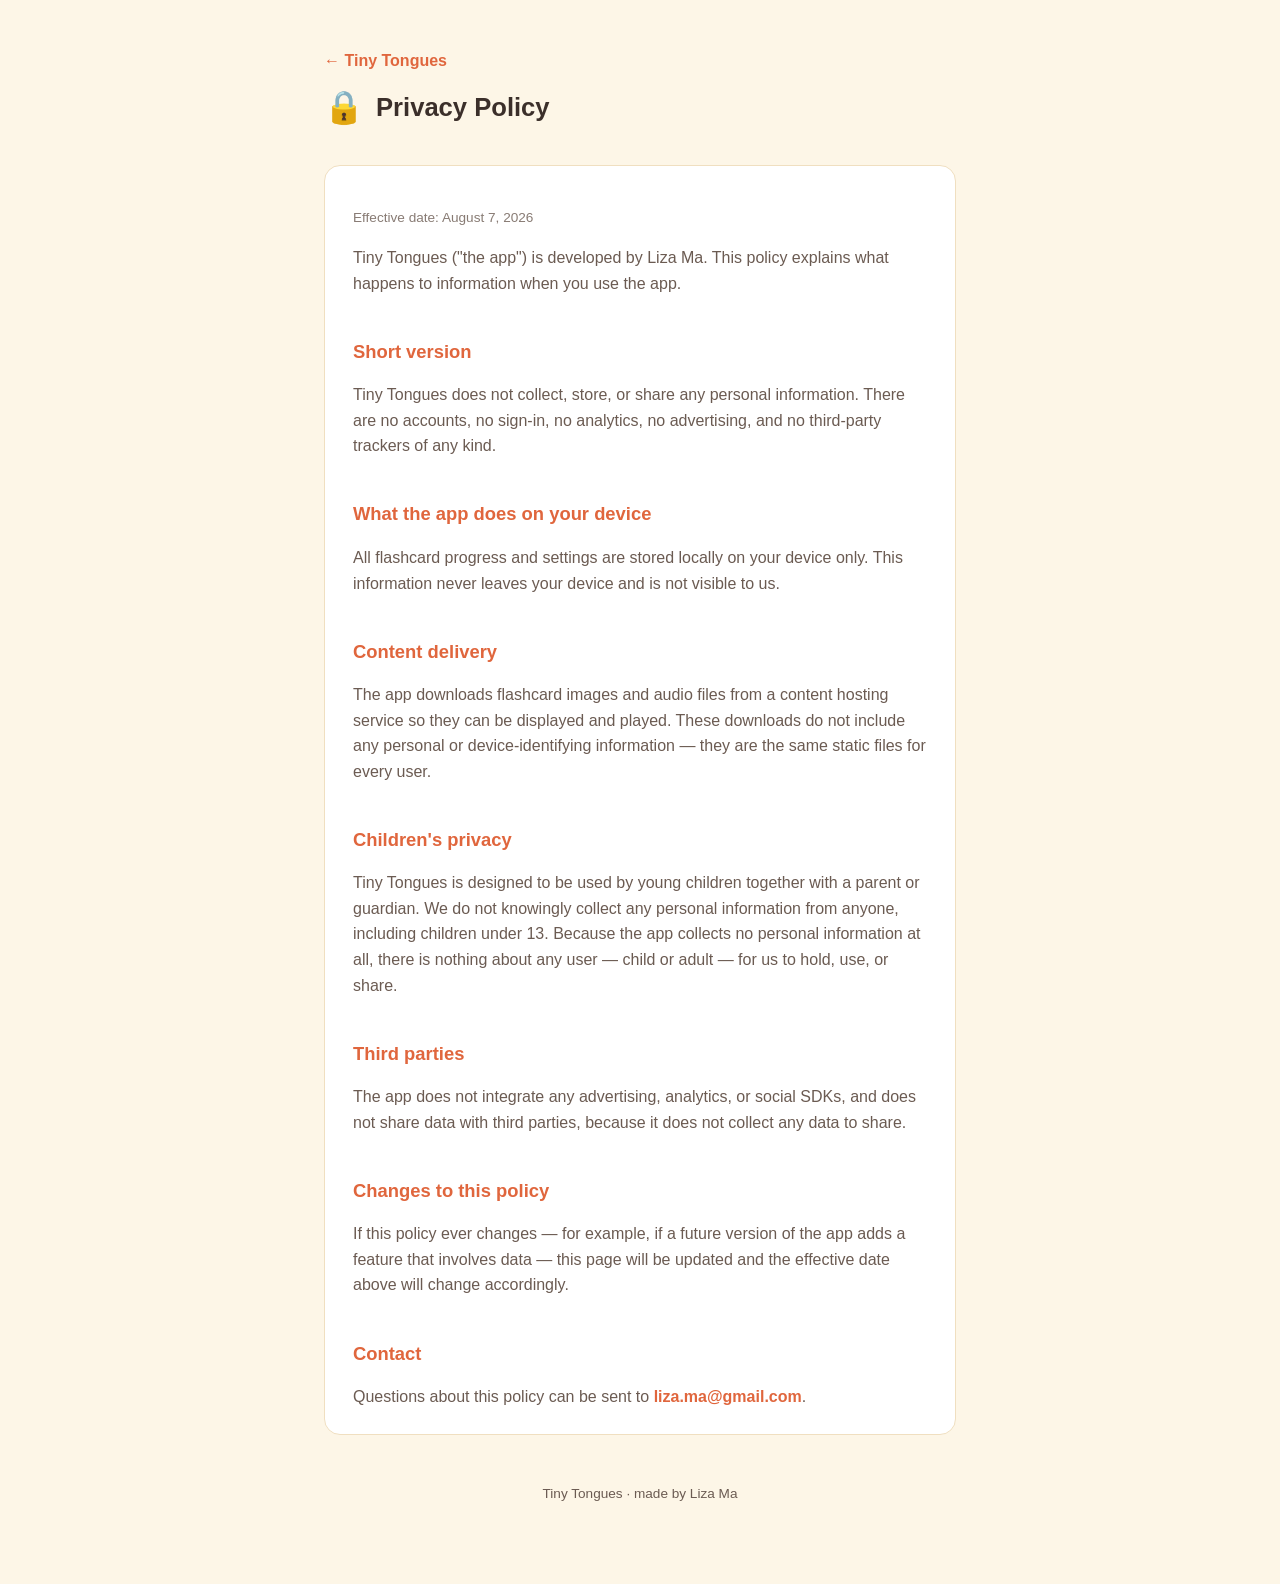
==== privacy.html @ fcf166e4 "Initial Tiny Tongues privacy/support pages Co-Authored-By: Claude Sonnet 5 <noreply@anthropic.com>" ====
<!doctype html>
<html lang="en">
<head>
  <meta charset="utf-8">
  <meta name="viewport" content="width=device-width, initial-scale=1">
  <title>Privacy Policy — Tiny Tongues</title>
  <link rel="stylesheet" href="style.css">
</head>
<body>
  <div class="wrap">
    <nav class="top"><a href="index.html">← Tiny Tongues</a></nav>
    <header>
      <span class="badge">🔒</span>
      <h1>Privacy Policy</h1>
    </header>
    <div class="card">
      <p class="meta">Effective date: August 7, 2026</p>

      <p>Tiny Tongues ("the app") is developed by Liza Ma. This policy
      explains what happens to information when you use the app.</p>

      <h2>Short version</h2>
      <p>Tiny Tongues does not collect, store, or share any personal
      information. There are no accounts, no sign-in, no analytics, no
      advertising, and no third-party trackers of any kind.</p>

      <h2>What the app does on your device</h2>
      <p>All flashcard progress and settings are stored locally on your
      device only. This information never leaves your device and is not
      visible to us.</p>

      <h2>Content delivery</h2>
      <p>The app downloads flashcard images and audio files from a content
      hosting service so they can be displayed and played. These downloads
      do not include any personal or device-identifying information — they
      are the same static files for every user.</p>

      <h2>Children's privacy</h2>
      <p>Tiny Tongues is designed to be used by young children together
      with a parent or guardian. We do not knowingly collect any personal
      information from anyone, including children under 13. Because the
      app collects no personal information at all, there is nothing about
      any user — child or adult — for us to hold, use, or share.</p>

      <h2>Third parties</h2>
      <p>The app does not integrate any advertising, analytics, or social
      SDKs, and does not share data with third parties, because it does
      not collect any data to share.</p>

      <h2>Changes to this policy</h2>
      <p>If this policy ever changes — for example, if a future version of
      the app adds a feature that involves data — this page will be
      updated and the effective date above will change accordingly.</p>

      <h2>Contact</h2>
      <p>Questions about this policy can be sent to
      <a href="mailto:liza.ma@gmail.com">liza.ma@gmail.com</a>.</p>
    </div>
    <footer>Tiny Tongues · made by Liza Ma</footer>
  </div>
</body>
</html>
---- style.css ----
:root {
  --bg: #FDF6E7;
  --card: #FFFFFF;
  --ink: #3B2F2A;
  --ink-soft: #6B5B52;
  --accent: #E0663D;
  --border: #F0DFC0;
  --max-width: 680px;
}

@media (prefers-color-scheme: dark) {
  :root {
    --bg: #221A15;
    --card: #2C2320;
    --ink: #F5EDE3;
    --ink-soft: #C9B9AC;
    --accent: #F0855F;
    --border: #3E322B;
  }
}

* { box-sizing: border-box; }

body {
  margin: 0;
  font-family: -apple-system, BlinkMacSystemFont, "Segoe UI", Roboto, sans-serif;
  background: var(--bg);
  color: var(--ink);
  line-height: 1.6;
}

.wrap {
  max-width: var(--max-width);
  margin: 0 auto;
  padding: 48px 24px 80px;
}

header {
  display: flex;
  align-items: center;
  gap: 12px;
  margin-bottom: 32px;
}

.badge {
  font-size: 32px;
}

h1 {
  font-size: 1.6rem;
  margin: 0;
}

h2 {
  font-size: 1.15rem;
  margin-top: 2.2em;
  color: var(--accent);
}

p, li {
  color: var(--ink-soft);
}

a {
  color: var(--accent);
  text-decoration: none;
  font-weight: 600;
}

a:hover { text-decoration: underline; }

.card {
  background: var(--card);
  border: 1px solid var(--border);
  border-radius: 16px;
  padding: 28px 28px 8px;
}

.meta {
  font-size: 0.85rem;
  color: var(--ink-soft);
  opacity: 0.8;
}

nav.top {
  display: flex;
  gap: 20px;
  margin-bottom: 8px;
}

footer {
  margin-top: 48px;
  font-size: 0.85rem;
  color: var(--ink-soft);
  text-align: center;
}
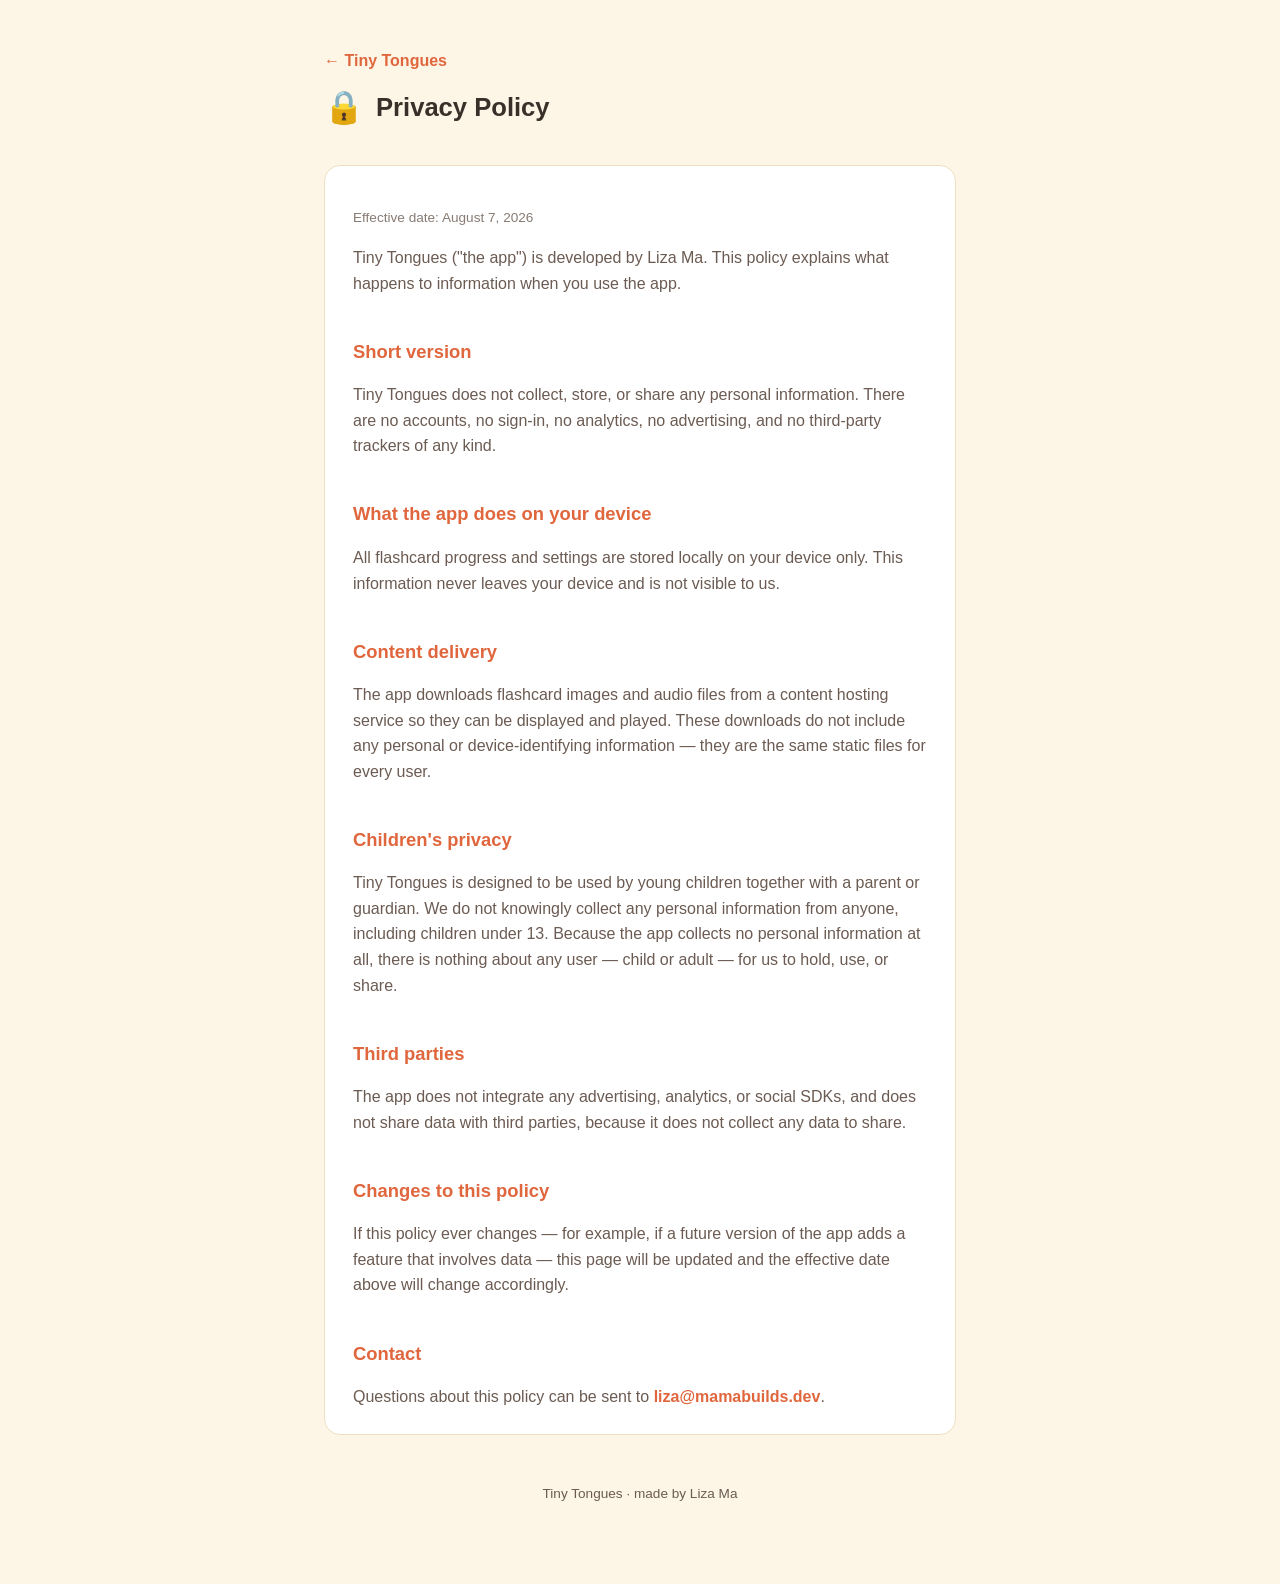
==== commit 3cacd564: "Use liza@mamabuilds.dev instead of personal email Co-Authored-By: Claude Sonnet 5 <noreply@anthropic" ====
--- a/privacy.html
+++ b/privacy.html
@@ -54,7 +54,7 @@
 
       <h2>Contact</h2>
       <p>Questions about this policy can be sent to
-      <a href="mailto:liza.ma@gmail.com">liza.ma@gmail.com</a>.</p>
+      <a href="mailto:liza@mamabuilds.dev">liza@mamabuilds.dev</a>.</p>
     </div>
     <footer>Tiny Tongues · made by Liza Ma</footer>
   </div>
